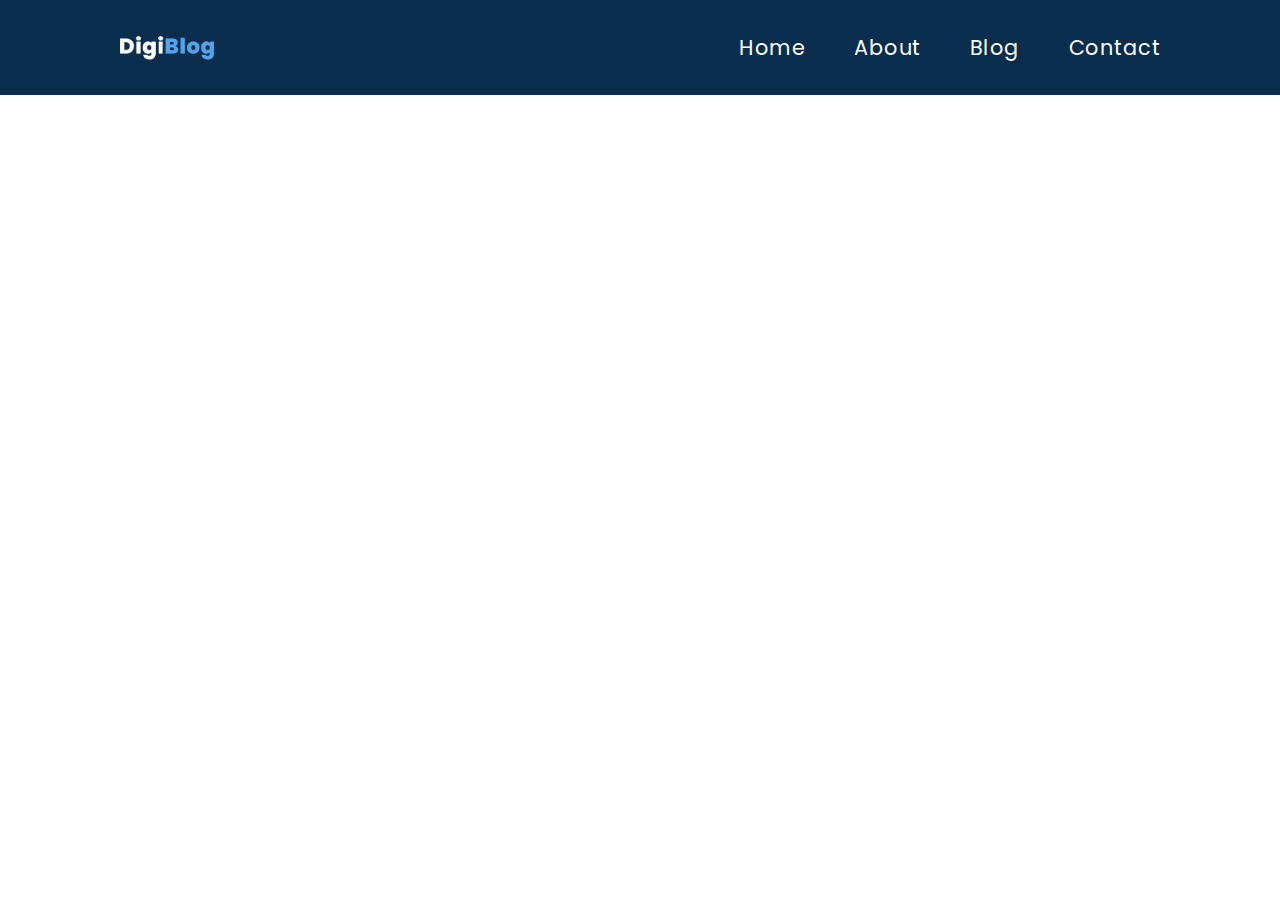
==== index.html @ bc8ccb88 "nav" ====
<!DOCTYPE html>
<html lang="en">
  <head>
    <meta charset="UTF-8" />
    <meta name="viewport" content="width=device-width, initial-scale=1.0" />
    <meta
      name="description"
      content="DigiBlog: Unveiling the Techscape. A Blog about the Digital World's Latest News and Trends"
    />
    <title>DigiBlog | Home</title>
    <link rel="stylesheet" href="css/style.css" />
    <link rel="icon" href="img/DigiBlog_icon.png" />
    <!--Fonts-->
    <link rel="preconnect" href="https://fonts.googleapis.com" />
    <link rel="preconnect" href="https://fonts.gstatic.com" crossorigin />
    <link
      href="https://fonts.googleapis.com/css2?family=Poppins:ital,wght@0,100;0,200;0,300;0,400;0,500;0,600;0,700;0,800;0,900;1,100;1,200;1,300;1,400;1,500;1,600;1,700;1,800;1,900&display=swap"
      rel="stylesheet"
    />
    <!--Icons-->
    <link href='https://unpkg.com/boxicons@2.1.4/css/boxicons.min.css' rel='stylesheet'>
  </head>
  <body>
    <header class="header">
      <img class="logo" src="img/DigiBlog_logo.png" alt="DigiBlog logo" />
      <label for="" class="icons">
        <i class="bx bx-menu"></i>
      </label>
      <nav class="navbar">
        <a href=#"">Home</a>
        <a href=#"">About</a>
        <a href="#">Blog</a>
        <a href="#">Contact</a>
      </nav>
    </header>
    <main class="homepage-main">
      <!--<div class="home-hero">
        <div class="home-hero-text-container">
          <h1>DigiBlog: Unveiling the Techscape</h1>
          <p>A Blog about the Digital World's Latest News and Trends</p>
        </div>
        <img src="img/hero_homepage.jpg" alt="hero homepage" />
      </div>
      <h2>Recent <span>Posts</span></h2>

      <section>
        <img src="" alt="" />
        <h3>Will the Smartglasses Replace Smartphones in the Future?</h3>
        <h4>October 23, 2023</h4>
        <p>
          Lorem ipsum dolor sit amet, consectetur adipiscing elit. Fusce finibus
          posuere leo, ut vestibulum arcu maximus eu. In nec congue sapien.
          Nullam dapibus sit amet ligula in laoreet
        </p>
      </section>-->
    </main>

    <footer></footer>
    <script src="js/script.js"></script>
  </body>
</html>
---- css/style.css ----
* {
  margin: 0;
  padding: 0;
  box-sizing: border-box;
}
body {
  background-color: #ffffff;
  font-family: "Poppins", sans-serif;
}

/*Navbar*/

.logo {
  height: 24px;
  padding-left: 120px;
  cursor: pointer;
  text-decoration: none;
}

.header {
  position: fixed;
  top: 0;
  left: 0;
  width: 100%;
  height: 95px;
  background: #092d4d;
  display: flex;
  align-items: center;
  justify-content: space-between;
}
.navbar {
  padding-right: 120px;
}
.navbar a {
  margin-left: 45px;
  color: #ffffff;
  text-decoration: none;
  font-family: poppins;
  font-size: 1.3rem;
  font-style: normal;
  font-weight: 400;
  letter-spacing: 0.5px;
  transition: 0.5s;
}
.navbar a:hover {
  margin-left: 45px;
  color: #53a4ec;
  text-decoration: underline;
  text-underline-offset: 8px;
  transition: 300ms;
}
.icons {
  font-size: 2.8rem;
  color: #ffffff;
  display: none;
}
/*Responsivness*/
@media (max-width: 850px) {
  .icons {
    display: block;
  }
}
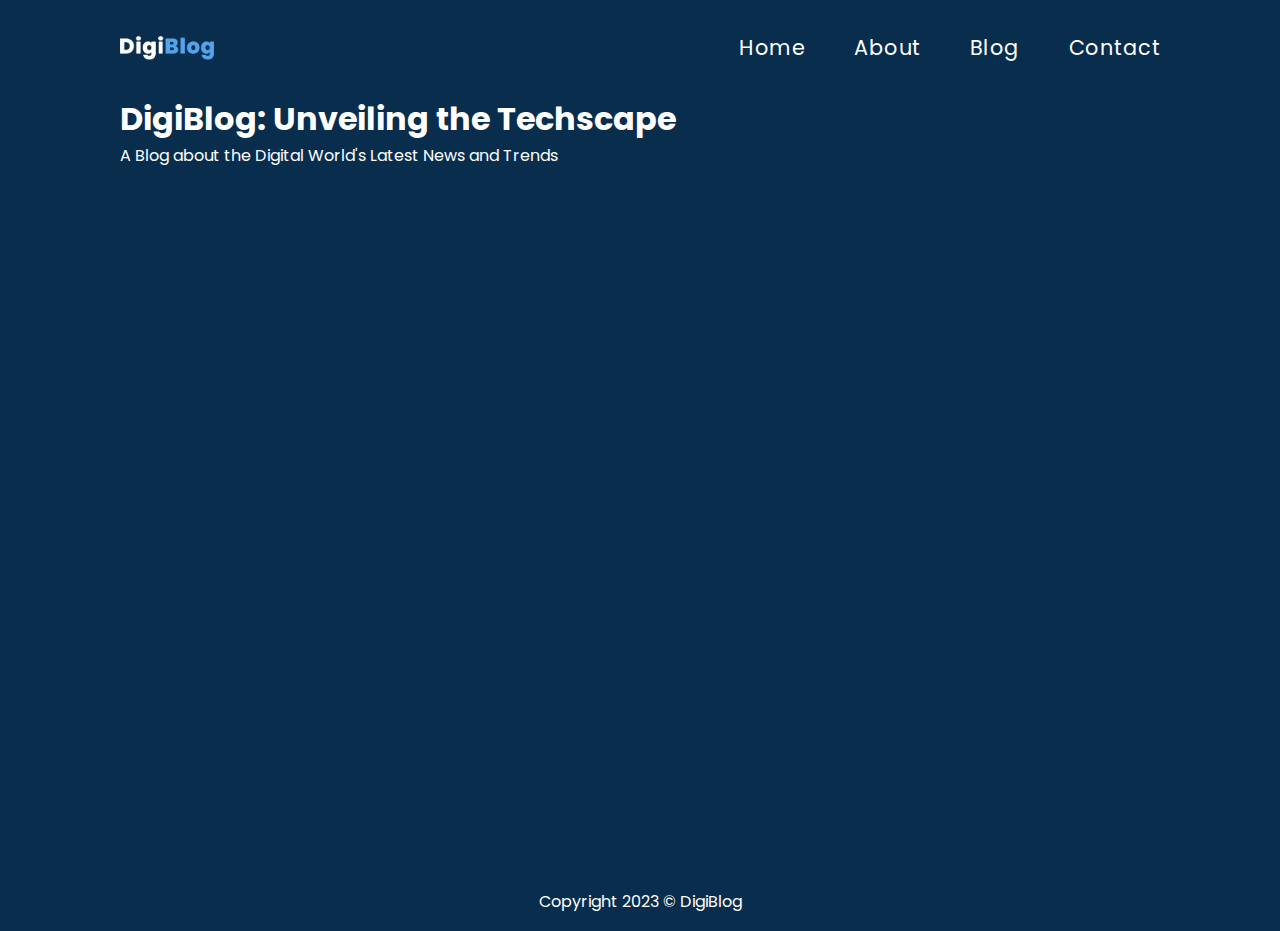
==== commit e093ae46: "changed styling" ====
--- a/index.html
+++ b/index.html
@@ -18,44 +18,40 @@
       rel="stylesheet"
     />
     <!--Icons-->
-    <link href='https://unpkg.com/boxicons@2.1.4/css/boxicons.min.css' rel='stylesheet'>
+    <link
+      href="https://unpkg.com/boxicons@2.1.4/css/boxicons.min.css"
+      rel="stylesheet"
+    />
   </head>
   <body>
     <header class="header">
       <img class="logo" src="img/DigiBlog_logo.png" alt="DigiBlog logo" />
-      <label for="" class="icons">
-        <i class="bx bx-menu"></i>
+      <input type="checkbox" id="check" />
+      <label for="check" class="icons">
+        <i class="bx bx-menu" id="menuIcon"></i>
+        <i class="bx bx-x" id="closeIcon"></i>
       </label>
       <nav class="navbar">
-        <a href=#"">Home</a>
-        <a href=#"">About</a>
-        <a href="#">Blog</a>
-        <a href="#">Contact</a>
+        <a href="index.html">Home</a>
+        <a href="about.html">About</a>
+        <a href="blogs.html">Blog</a>
+        <a href="contact.html">Contact</a>
       </nav>
     </header>
     <main class="homepage-main">
-      <!--<div class="home-hero">
-        <div class="home-hero-text-container">
-          <h1>DigiBlog: Unveiling the Techscape</h1>
-          <p>A Blog about the Digital World's Latest News and Trends</p>
+      <section class="home-hero-section">
+        <div class="home-hero-elements">
+          <div class="home-hero-text">
+            <h1>DigiBlog: Unveiling the Techscape</h1>
+            <p>A Blog about the Digital World's Latest News and Trends</p>
+          </div>
         </div>
-        <img src="img/hero_homepage.jpg" alt="hero homepage" />
-      </div>
-      <h2>Recent <span>Posts</span></h2>
-
-      <section>
-        <img src="" alt="" />
-        <h3>Will the Smartglasses Replace Smartphones in the Future?</h3>
-        <h4>October 23, 2023</h4>
-        <p>
-          Lorem ipsum dolor sit amet, consectetur adipiscing elit. Fusce finibus
-          posuere leo, ut vestibulum arcu maximus eu. In nec congue sapien.
-          Nullam dapibus sit amet ligula in laoreet
-        </p>
-      </section>-->
+      </section>
     </main>
 
-    <footer></footer>
+    <footer>
+      <p class="footer-txt">Copyright 2023 © DigiBlog</p>
+    </footer>
     <script src="js/script.js"></script>
   </body>
 </html>
--- a/css/style.css
+++ b/css/style.css
@@ -2,8 +2,11 @@
   margin: 0;
   padding: 0;
   box-sizing: border-box;
+  transition: 100ms ease;
 }
 body {
+  max-width: 100vw;
+  min-height: 100vh;
   background-color: #ffffff;
   font-family: "Poppins", sans-serif;
 }
@@ -15,18 +18,20 @@
   padding-left: 120px;
   cursor: pointer;
   text-decoration: none;
+  user-select: none;
 }
 
 .header {
-  position: fixed;
+  position: relative;
   top: 0;
   left: 0;
   width: 100%;
-  height: 95px;
+  height: 5.938rem;
   background: #092d4d;
   display: flex;
   align-items: center;
   justify-content: space-between;
+  margin-bottom: 0px;
 }
 .navbar {
   padding-right: 120px;
@@ -43,20 +48,101 @@
   transition: 0.5s;
 }
 .navbar a:hover {
-  margin-left: 45px;
   color: #53a4ec;
   text-decoration: underline;
-  text-underline-offset: 8px;
-  transition: 300ms;
+  text-underline-offset: 0.5rem;
+  transition: 200ms;
+}
+#check {
+  display: none;
 }
 .icons {
+  position: absolute;
+  right: 5%;
   font-size: 2.8rem;
   color: #ffffff;
   display: none;
 }
 /*Responsivness*/
-@media (max-width: 850px) {
+@media (max-width: 792px) {
+  .logo {
+    padding-left: 5%;
+    text-decoration: none;
+  }
   .icons {
+    display: inline-flex;
+  }
+  #check:checked ~ .icons #menuIcon {
+    display: none;
+  }
+
+  .icons #closeIcon {
+    display: none;
+  }
+
+  #check:checked ~ .icons #closeIcon {
     display: block;
   }
+
+  .navbar {
+    padding-right: 0;
+    position: absolute;
+    top: 100%;
+    left: 0;
+    width: 100%;
+    height: 0;
+    overflow: hidden;
+    background-color: #092d4d;
+  }
+
+  #check:checked ~ .navbar {
+    height: 17.7rem;
+    transition: 200ms ease;
+  }
+
+  .navbar a {
+    margin-left: 0;
+    display: block;
+    text-align: center;
+    margin: 1.5rem 0;
+    transition: none;
+  }
+  .navbar a:hover {
+    transition: none;
+  }
 }
+
+/* Footer*/
+
+footer {
+  background-color: #092d4d;
+  color: #ffffff;
+  position: sticky;
+  top: 100%;
+  height: 60px;
+
+  display: flex;
+  justify-content: center;
+  align-items: center;
+}
+.footer-txt {
+  line-height: normal;
+  text-align: center;
+  font-family: Poppins;
+  font-size: 1rem;
+  font-style: normal;
+  font-weight: 400;
+  user-select: none;
+  cursor: pointer;
+}
+
+/*Home Page hero*/
+.home-hero-section {
+  color: #ffffff;
+  background-color: #092d4d;
+  height: 776px;
+}
+.home-hero-elements {
+  padding-left: 120px;
+  padding-right: 120px;
+}
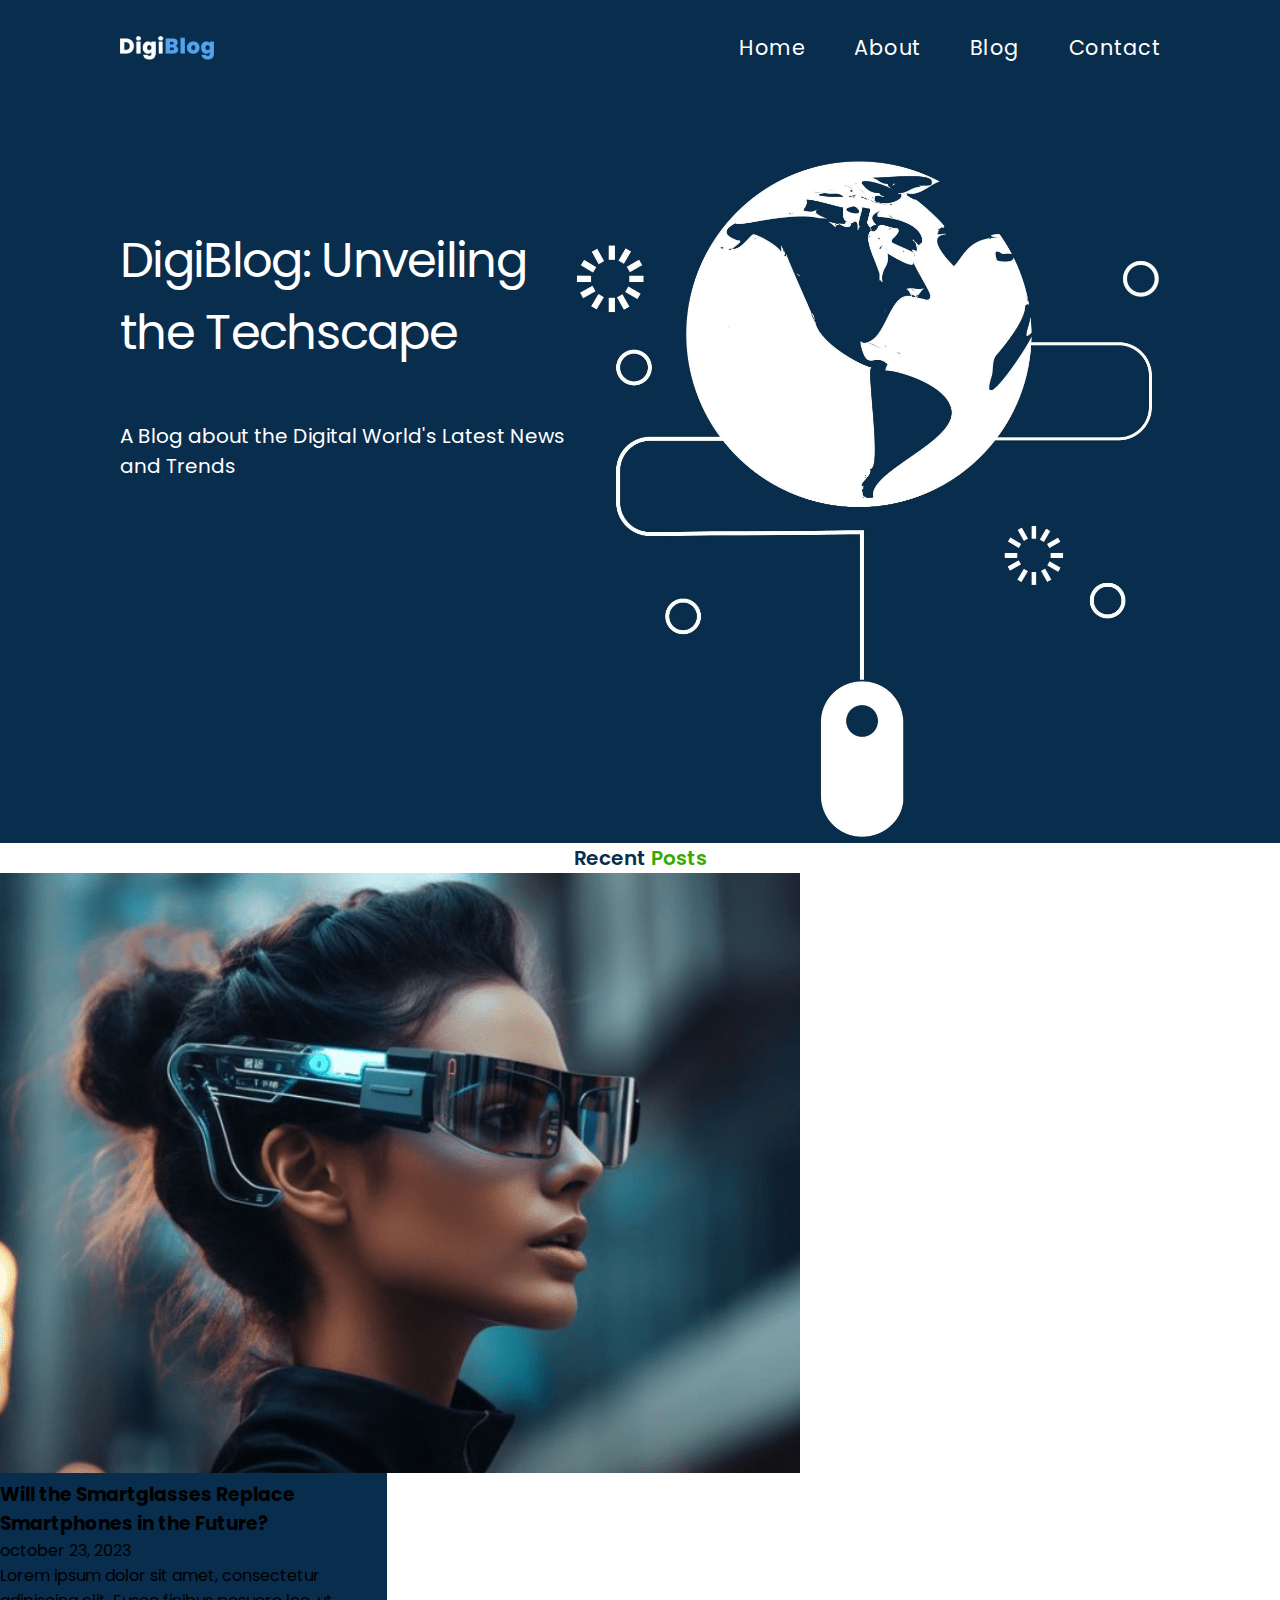
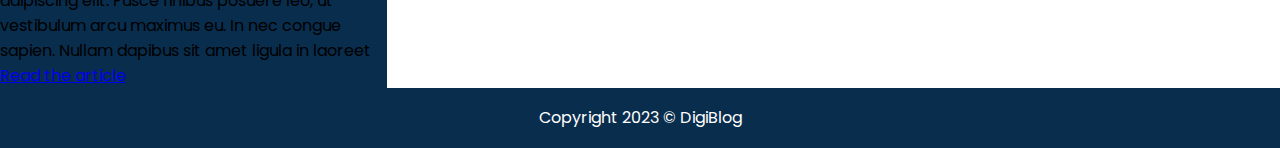
==== commit d818c71c: "html, css" ====
--- a/index.html
+++ b/index.html
@@ -45,6 +45,24 @@
             <h1>DigiBlog: Unveiling the Techscape</h1>
             <p>A Blog about the Digital World's Latest News and Trends</p>
           </div>
+          <img src="img/hero_homepage.jpg" alt="globe, computer mouse" />
+        </div>
+      </section>
+      <section class="home-recent-section">
+        <h2>Recent <span>Posts</span></h2>
+        <div class="home-recent-article-card">
+          <img
+            src="img/blogImages/women_smartglasses.png"
+            alt="women with smartglasses"
+          />
+          <h3>Will the Smartglasses Replace Smartphones in the Future?</h3>
+          <p>october 23, 2023</p>
+          <p>
+            Lorem ipsum dolor sit amet, consectetur adipiscing elit. Fusce
+            finibus posuere leo, ut vestibulum arcu maximus eu. In nec congue
+            sapien. Nullam dapibus sit amet ligula in laoreet
+          </p>
+          <a href="post.html">Read the article</a>
         </div>
       </section>
     </main>
--- a/css/style.css
+++ b/css/style.css
@@ -3,6 +3,9 @@
   padding: 0;
   box-sizing: border-box;
   transition: 100ms ease;
+}
+html {
+  scroll-behavior: smooth;
 }
 body {
   max-width: 100vw;
@@ -140,9 +143,58 @@
 .home-hero-section {
   color: #ffffff;
   background-color: #092d4d;
-  height: 776px;
+  height: fit-content;
 }
 .home-hero-elements {
   padding-left: 120px;
   padding-right: 120px;
-}
+  display: flex;
+  justify-content: space-between;
+}
+.home-hero-elements img {
+  width: 584px;
+  padding-top: 64px;
+  user-select: none;
+  cursor: pointer;
+}
+
+.home-hero-text {
+  width: 584px;
+}
+.home-hero-text h1 {
+  font-size: 3rem;
+  font-style: normal;
+  font-weight: 400;
+  line-height: normal;
+  letter-spacing: -1.68px;
+
+  padding-top: 130px;
+}
+.home-hero-text p {
+  font-size: 1.25rem;
+  font-style: normal;
+  font-weight: 400;
+  line-height: normal;
+
+  padding-top: 52px;
+}
+
+/*Home Recent Section*/
+
+.home-recent-section h2 {
+  color: #092d4d;
+  text-align: center;
+  font-size: 1.25rem;
+  font-style: normal;
+  font-weight: 600;
+  line-height: normal;
+}
+.home-recent-section h2 span {
+  color: #36aa00;
+}
+
+.home-recent-article-card {
+  background-color: #092d4d;
+  width: 387px;
+  height: fit-content;
+}
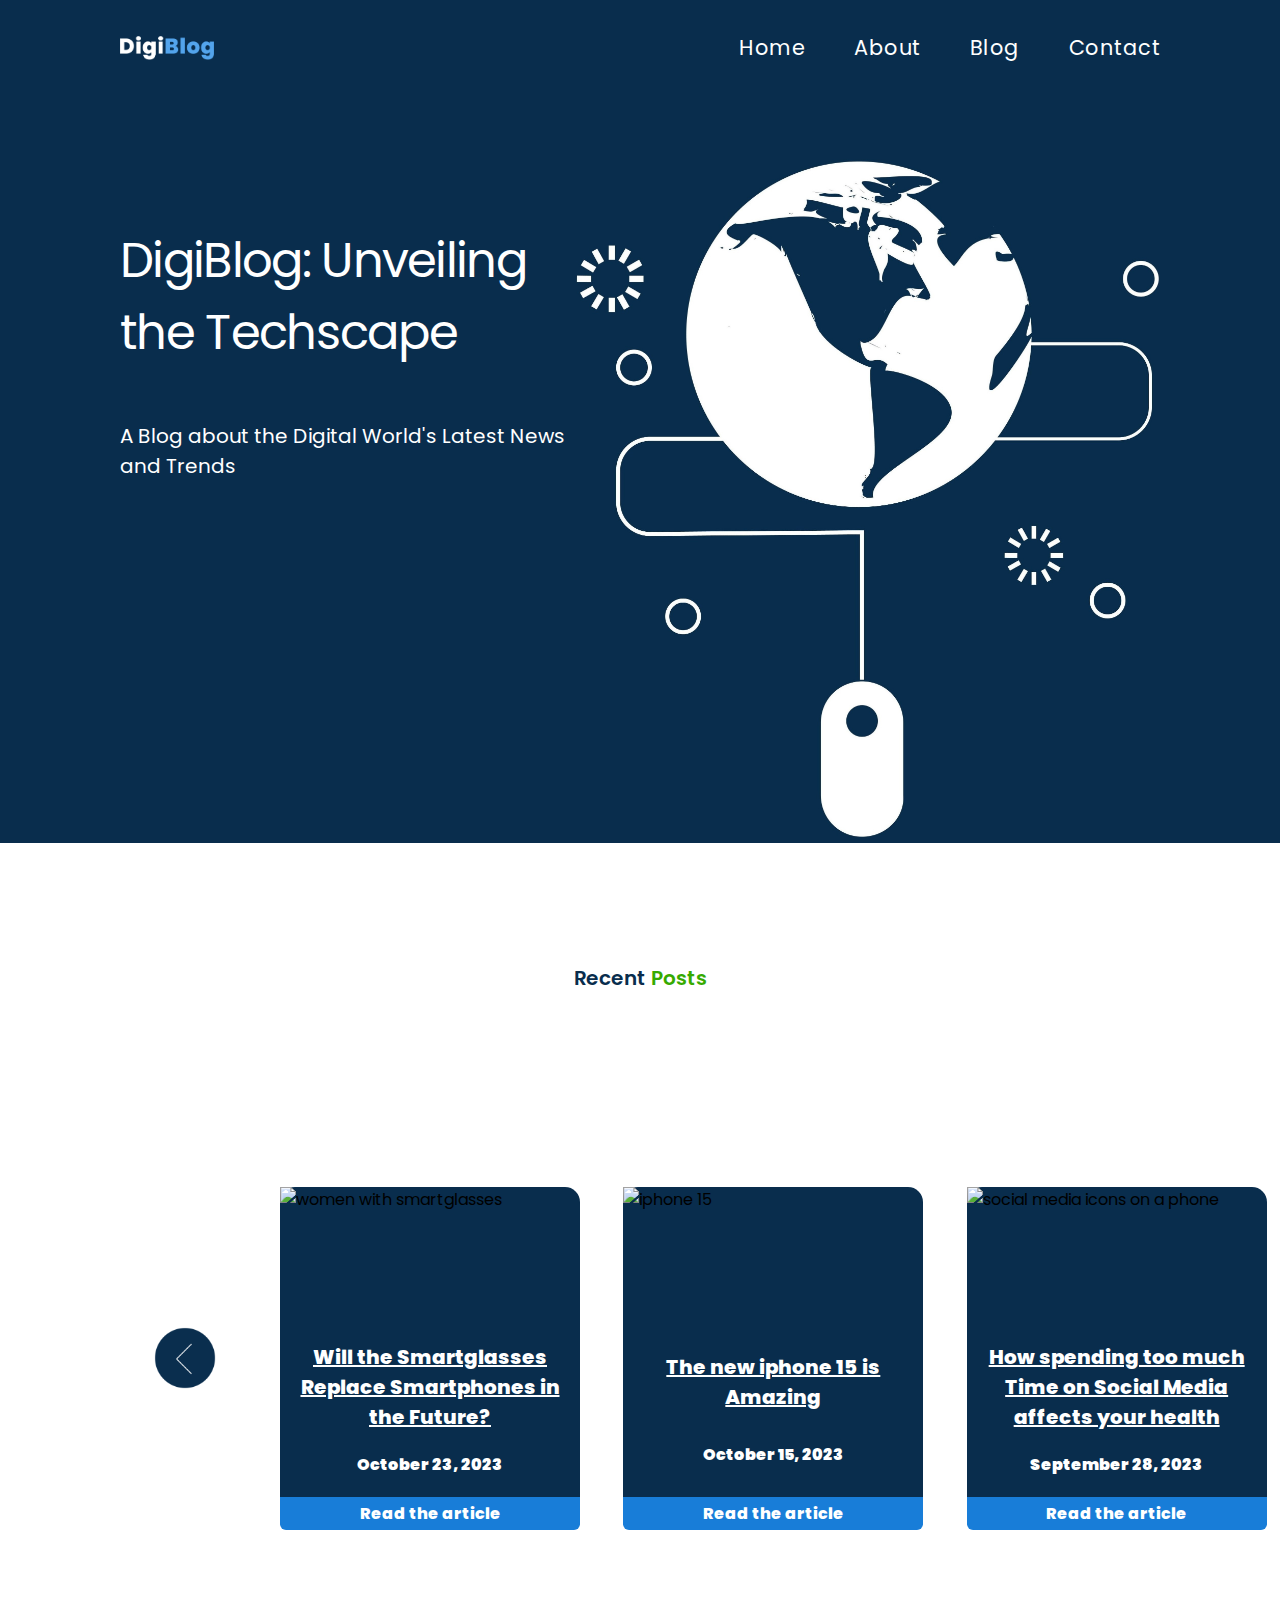
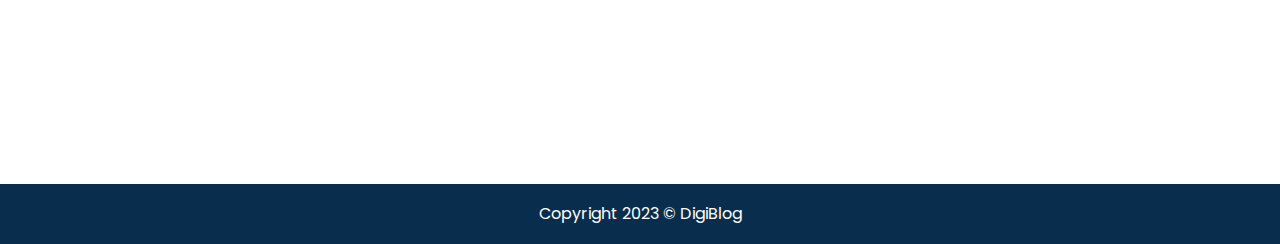
==== commit 0c62017d: "scroll" ====
--- a/index.html
+++ b/index.html
@@ -38,6 +38,7 @@
         <a href="contact.html">Contact</a>
       </nav>
     </header>
+
     <main class="homepage-main">
       <section class="home-hero-section">
         <div class="home-hero-elements">
@@ -48,28 +49,259 @@
           <img src="img/hero_homepage.jpg" alt="globe, computer mouse" />
         </div>
       </section>
+
       <section class="home-recent-section">
         <h2>Recent <span>Posts</span></h2>
-        <div class="home-recent-article-card">
+
+        <div class="home-recent-container-wrapper">
+          <img class="back-btn" src="img/backbtn.png" alt="back button" />
+          <div class="home-recent-container">
+            <div class="home-recent-content">
+              <!--Slide Content-->
+              <div class="home-recent-article-card">
+                <img
+                  src="img/women_smartglasses.png"
+                  alt="women with smartglasses"
+                />
+                <h3>
+                  Will the Smartglasses Replace Smartphones in the Future?
+                </h3>
+                <p class="home-recent-article-date-p">October 23, 2023</p>
+                <div class="recent-article-btn">
+                  <a href="post.html">Read the article</a>
+                </div>
+              </div>
+              <div class="home-recent-article-card">
+                <img src="img/theiphone.jpg" alt="iphone 15" />
+                <h3>The new iphone 15 is Amazing</h3>
+                <p class="home-recent-article-date-p">October 15, 2023</p>
+                <div class="recent-article-btn">
+                  <a href="post.html">Read the article</a>
+                </div>
+              </div>
+              <div class="home-recent-article-card">
+                <img
+                  src="img/socialmedia.jpg"
+                  alt="social media icons on a phone"
+                />
+                <h3>
+                  How spending too much Time on Social Media affects your health
+                </h3>
+                <p class="home-recent-article-date-p">September 28, 2023</p>
+                <div class="recent-article-btn">
+                  <a href="post.html">Read the article</a>
+                </div>
+              </div>
+            </div>
+
+            <div class="home-recent-content">
+              <div class="home-recent-article-card">
+                <img
+                  src="img/mobilepay.jpg"
+                  alt="paying with phone on a terminal"
+                />
+                <h3>
+                  Mobile Payments 101: A Beginner's Guide to Digital Wallets
+                </h3>
+                <p class="home-recent-article-date-p">September 24, 2023</p>
+                <div class="recent-article-btn">
+                  <a href="post.html">Read the article</a>
+                </div>
+              </div>
+              <div class="home-recent-article-card">
+                <img
+                  src="img/computer_processor.jpg"
+                  alt="paying with phone on a terminal"
+                />
+                <h3>
+                  Choosing the Right Processor: A Buyer's Guide for Tech
+                  Enthusiasts
+                </h3>
+                <p class="home-recent-article-date-p">September 20, 2023</p>
+                <div class="recent-article-btn">
+                  <a href="post.html">Read the article</a>
+                </div>
+              </div>
+              <div class="home-recent-article-card">
+                <img
+                  src="img/must_have_tech.jpg"
+                  alt="paying with phone on a terminal"
+                />
+                <h3>
+                  Simplify Your Life: The Essential Gadgets and Technologies
+                </h3>
+                <p class="home-recent-article-date-p">September 15, 2023</p>
+                <div class="recent-article-btn">
+                  <a href="post.html">Read the article</a>
+                </div>
+              </div>
+            </div>
+          </div>
           <img
-            src="img/blogImages/women_smartglasses.png"
-            alt="women with smartglasses"
+            class="forward-btn"
+            src="img/forwardbtn.png"
+            alt="forward button"
           />
+        </div>
+        <script>
+          const scrollContainer = document.querySelector(
+            ".home-recent-container"
+          );
+          const backBtn = document.querySelector(".back-btn");
+          const forwardBtn = document.querySelector(".forward-btn");
+
+          scrollContainer.addEventListener("wheel", (e) => {
+            e.preventDefault();
+            scrollContainer.scrollLeft += e.deltaY;
+          });
+
+          forwardBtn.addEventListener("click", () => {
+            scrollContainer.style.scrollBehavior = "smooth";
+            scrollContainer.scrollLeft += 1100;
+          });
+          backBtn.addEventListener("click", () => {
+            scrollContainer.style.scrollBehavior = "smooth";
+            scrollContainer.scrollLeft -= 1100;
+          });
+        </script>
+        <!--
+        <div class="home-recent-container">
+          <div class="home-recent-content">
+            <div class="home-recent-article-card">
+              <img
+                src="img/women_smartglasses.png"
+                alt="women with smartglasses"
+              />
+              <h3>Will the Smartglasses Replace Smartphones in the Future?</h3>
+              <p class="home-recent-article-date-p">October 23, 2023</p>
+              <div class="recent-article-btn">
+                <a href="post.html">Read the article</a>
+              </div>
+            </div>
+            <div class="home-recent-article-card">
+              <img src="img/theiphone.jpg" alt="iphone 15" />
+              <h3>The new iphone 15 is Amazing</h3>
+              <p class="home-recent-article-date-p">October 15, 2023</p>
+              <div class="recent-article-btn">
+                <a href="post.html">Read the article</a>
+              </div>
+            </div>
+            <div class="home-recent-article-card">
+              <img
+                src="img/socialmedia.jpg"
+                alt="social media icons on a phone"
+              />
+              <h3>
+                How spending too much Time on Social Media affects your health
+              </h3>
+              <p class="home-recent-article-date-p">September 28, 2023</p>
+              <div class="recent-article-btn">
+                <a href="post.html">Read the article</a>
+              </div>
+            </div>
+          </div>
+
+          <div class="home-recent-content">
+            <div class="home-recent-article-card">
+              <img
+                src="img/mobilepay.jpg"
+                alt="paying with phone on a terminal"
+              />
+              <h3>
+                Mobile Payments 101: A Beginner's Guide to Digital Wallets
+              </h3>
+              <p class="home-recent-article-date-p">September 24, 2023</p>
+              <div class="recent-article-btn">
+                <a href="post.html">Read the article</a>
+              </div>
+            </div>
+            <div class="home-recent-article-card">
+              <img
+                src="img/computer_processor.jpg"
+                alt="paying with phone on a terminal"
+              />
+              <h3>
+                Choosing the Right Processor: A Buyer's Guide for Tech
+                Enthusiasts
+              </h3>
+              <p class="home-recent-article-date-p">September 20, 2023</p>
+              <div class="recent-article-btn">
+                <a href="post.html">Read the article</a>
+              </div>
+            </div>
+            <div class="home-recent-article-card">
+              <img
+                src="img/must_have_tech.jpg"
+                alt="paying with phone on a terminal"
+              />
+              <h3>
+                Simplify Your Life: The Essential Gadgets and Technologies
+              </h3>
+              <p class="home-recent-article-date-p">September 15, 2023</p>
+              <div class="recent-article-btn">
+                <a href="post.html">Read the article</a>
+              </div>
+            </div>
+          </div>
+        </div>-->
+
+        <!--Slide Content
+        <div class="home-recent-article-card">
+          <img src="img/women_smartglasses.png" alt="women with smartglasses" />
           <h3>Will the Smartglasses Replace Smartphones in the Future?</h3>
-          <p>october 23, 2023</p>
-          <p>
-            Lorem ipsum dolor sit amet, consectetur adipiscing elit. Fusce
-            finibus posuere leo, ut vestibulum arcu maximus eu. In nec congue
-            sapien. Nullam dapibus sit amet ligula in laoreet
-          </p>
-          <a href="post.html">Read the article</a>
-        </div>
+          <p class="home-recent-article-date-p">October 23, 2023</p>
+          <a href="post.html">Read the article</a>
+        </div>
+        <div class="home-recent-article-card">
+          <img src="img/theiphone.jpg" alt="iphone 15" />
+          <h3>The new iphone 15 is Amazing</h3>
+          <p class="home-recent-article-date-p">October 15, 2023</p>
+          <a href="post.html">Read the article</a>
+        </div>
+        <div class="home-recent-article-card">
+          <img src="img/socialmedia.jpg" alt="social media icons on a phone" />
+          <h3>
+            How spending too much Time on Social Media affects your health
+          </h3>
+          <p class="home-recent-article-date-p">September 28, 2023</p>
+
+          <a href="post.html">Read the article</a>
+        </div>
+        <div class="home-recent-article-card">
+          <img src="img/mobilepay.jpg" alt="paying with phone on a terminal" />
+          <h3>Mobile Payments 101: A Beginner's Guide to Digital Wallets</h3>
+          <p class="home-recent-article-date-p">September 24, 2023</p>
+
+          <a href="post.html">Read the article</a>
+        </div>
+        <div class="home-recent-article-card">
+          <img
+            src="img/computer_processor.jpg"
+            alt="paying with phone on a terminal"
+          />
+          <h3>
+            Choosing the Right Processor: A Buyer's Guide for Tech Enthusiasts
+          </h3>
+          <p class="home-recent-article-date-p">September 20, 2023</p>
+
+          <a href="post.html">Read the article</a>
+        </div>
+        <div class="home-recent-article-card">
+          <img
+            src="img/must_have_tech.jpg"
+            alt="paying with phone on a terminal"
+          />
+          <h3>Simplify Your Life: The Essential Gadgets and Technologies</h3>
+          <p class="home-recent-article-date-p">September 15, 2023</p>
+
+          <a href="post.html">Read the article</a>
+        </div>-->
       </section>
     </main>
 
     <footer>
       <p class="footer-txt">Copyright 2023 © DigiBlog</p>
     </footer>
-    <script src="js/script.js"></script>
+    <script src="js/index.js"></script>
   </body>
 </html>
--- a/css/style.css
+++ b/css/style.css
@@ -178,9 +178,64 @@
 
   padding-top: 52px;
 }
-
+@media (max-width: 1070px) {
+  .home-hero-elements {
+    display: flex;
+    flex-direction: column;
+    align-items: center;
+    justify-content: space-between;
+  }
+}
+@media (max-width: 792px) {
+  .home-hero-elements {
+    padding-left: 0px;
+    padding-right: 0px;
+  }
+}
+@media (max-width: 660px) {
+  .home-hero-text {
+    width: 500px;
+  }
+  .home-hero-elements img {
+    width: 284px;
+    padding-top: 30px;
+    margin-bottom: 30px;
+  }
+}
+@media (max-width: 520px) {
+  .home-hero-text {
+    width: 400px;
+  }
+  .home-hero-elements img {
+    width: 184px;
+  }
+}
+@media (max-width: 440px) {
+  .home-hero-text {
+    width: 200px;
+  }
+  .home-hero-elements img {
+    width: 184px;
+  }
+}
+@media (max-width: 300px) {
+  .home-hero-text h1 {
+    font-size: 1.4rem;
+  }
+  .home-hero-text {
+    width: 100px;
+  }
+  .home-hero-elements img {
+    width: 100px;
+  }
+}
 /*Home Recent Section*/
-
+.home-recent-section {
+  margin: 120px;
+  display: flex;
+  flex-direction: column;
+  align-items: center;
+}
 .home-recent-section h2 {
   color: #092d4d;
   text-align: center;
@@ -188,13 +243,117 @@
   font-style: normal;
   font-weight: 600;
   line-height: normal;
+  padding-bottom: 60px;
 }
 .home-recent-section h2 span {
   color: #36aa00;
 }
 
 .home-recent-article-card {
+  display: flex;
+  flex-direction: column;
+  justify-content: space-between;
+  align-items: center;
   background-color: #092d4d;
-  width: 387px;
-  height: fit-content;
-}
+  width: 300px;
+  margin: 20px;
+  border-radius: 15px;
+}
+
+.home-recent-article-card img {
+  width: 300px;
+  height: 150px;
+  object-fit: cover;
+}
+
+.home-recent-article-card h3 {
+  margin-top: 5px;
+  margin-left: 3px;
+  margin-right: 3px;
+  color: #ffffff;
+
+  font-size: 1.25rem;
+  font-style: normal;
+  font-weight: 800;
+  line-height: normal;
+  text-decoration-line: underline;
+  text-align: center;
+}
+.home-recent-article-date-p {
+  margin-top: 20px;
+  margin-left: 3px;
+  margin-right: 3px;
+  margin-bottom: 20px;
+  color: #ffffff;
+
+  font-size: 1rem;
+  font-style: normal;
+  font-weight: 900;
+  line-height: normal;
+  text-align: center;
+}
+.recent-article-btn {
+  cursor: pointer;
+  border-radius: 6px;
+  border-bottom-left-radius: 6px;
+  border-bottom-right-radius: 6px;
+  border-top-right-radius: 0px;
+  border-top-left-radius: 0px;
+  background-color: #187dd8;
+  padding-top: 4px;
+  padding-bottom: 4px;
+  margin: 0;
+  width: 100%;
+  display: flex;
+  justify-content: center;
+  align-items: center;
+}
+.recent-article-btn:hover {
+  background-color: #0088ff;
+  transition: 300ms ease;
+}
+
+.home-recent-article-card a {
+  user-select: none;
+  text-align: center;
+  text-decoration: none;
+  color: #ffffff;
+  font-family: Poppins;
+  font-size: 1rem;
+  font-style: normal;
+  font-weight: 800;
+  width: 100%;
+  margin: 0;
+}
+
+/*carousel*/
+.home-recent-container {
+  display: flex;
+  justify-content: flex-start;
+  width: 1050px;
+  overflow-x: scroll;
+}
+.home-recent-content {
+  width: 100%;
+  display: grid;
+  grid-template-columns: auto auto auto;
+  padding: 10px;
+  flex: none;
+}
+.home-recent-container::-webkit-scrollbar {
+  display: none;
+}
+
+.home-recent-container-wrapper {
+  display: flex;
+  align-items: center;
+  justify-content: center;
+  margin: 10% auto;
+}
+.back-btn,
+.forward-btn {
+  height: 90px;
+  margin: 20px;
+  user-select: none;
+  cursor: pointer;
+}
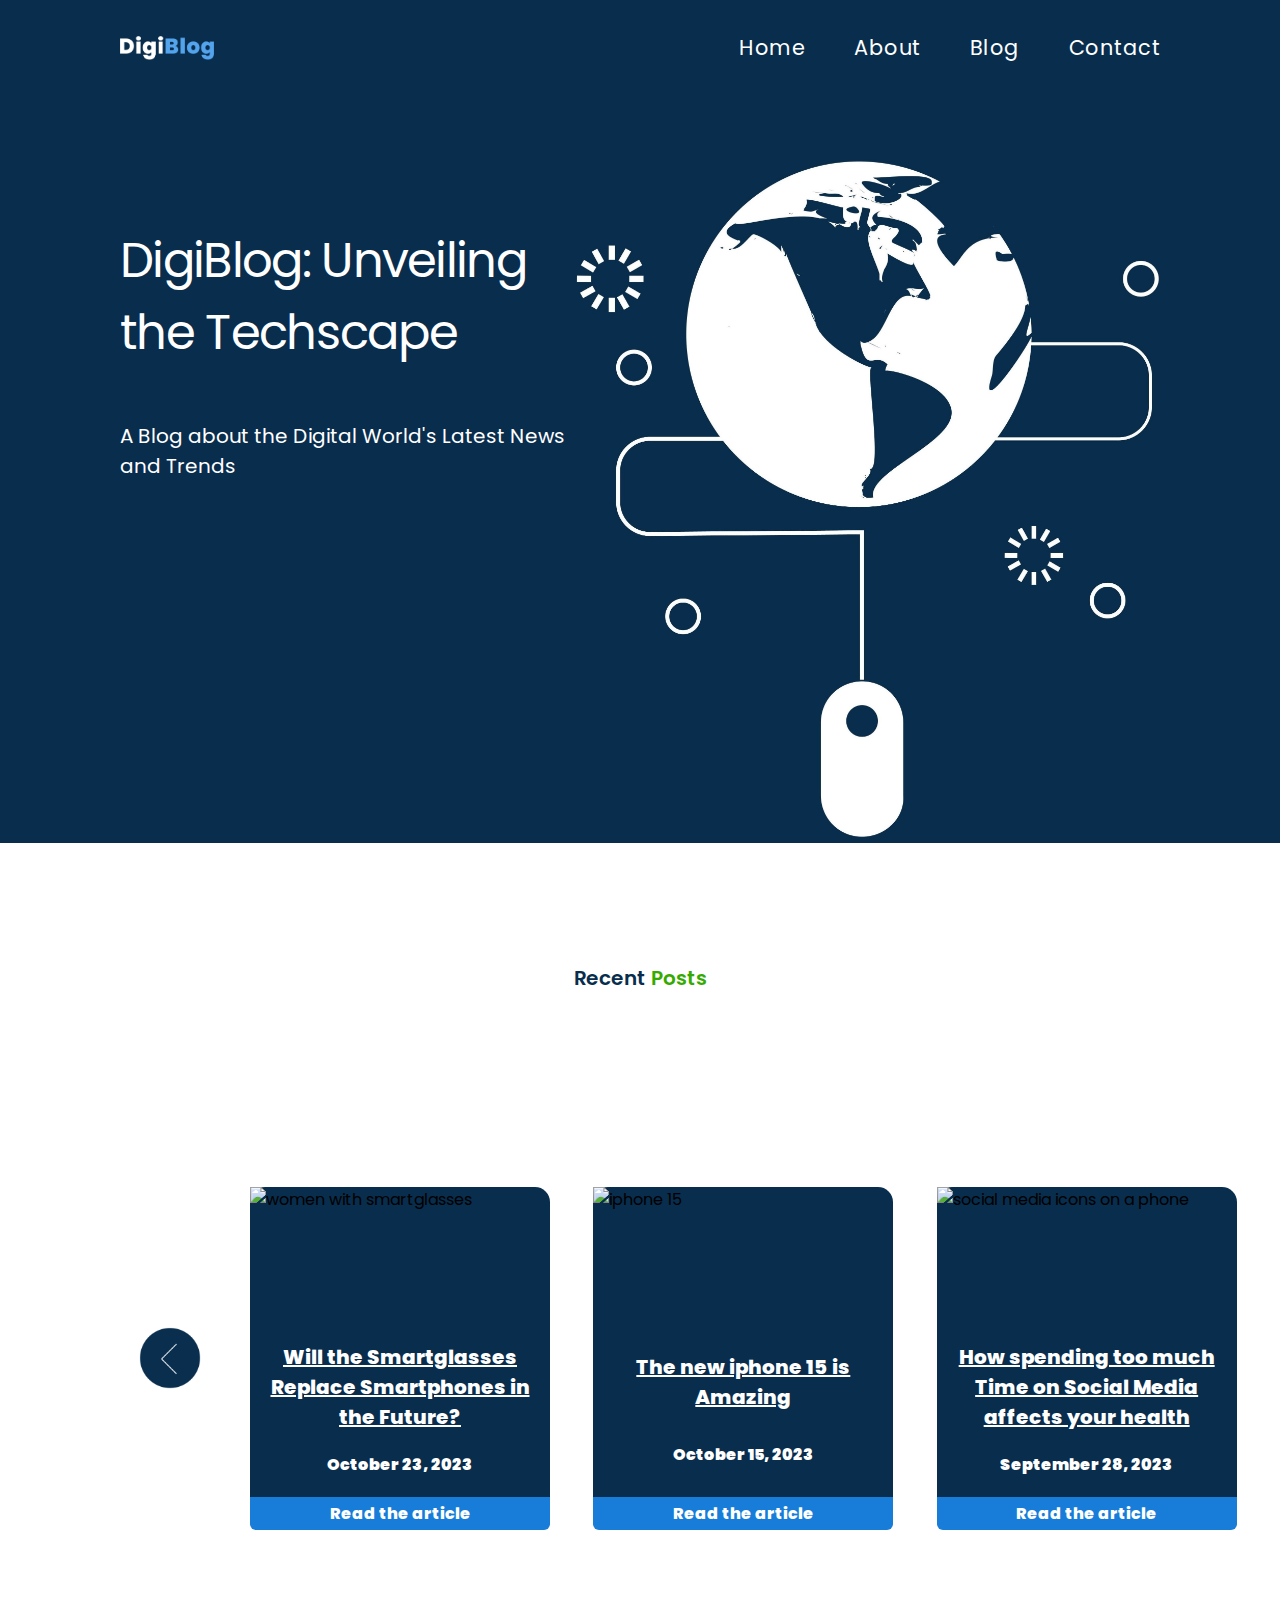
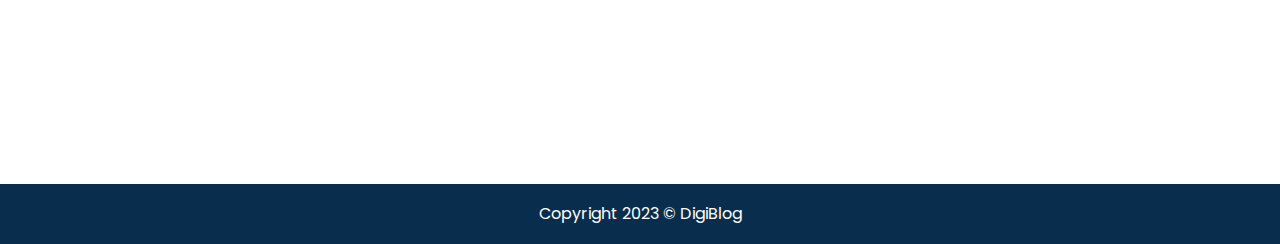
==== commit 916ea55c: "updated" ====
--- a/index.html
+++ b/index.html
@@ -143,159 +143,6 @@
             alt="forward button"
           />
         </div>
-        <script>
-          const scrollContainer = document.querySelector(
-            ".home-recent-container"
-          );
-          const backBtn = document.querySelector(".back-btn");
-          const forwardBtn = document.querySelector(".forward-btn");
-
-          scrollContainer.addEventListener("wheel", (e) => {
-            e.preventDefault();
-            scrollContainer.scrollLeft += e.deltaY;
-          });
-
-          forwardBtn.addEventListener("click", () => {
-            scrollContainer.style.scrollBehavior = "smooth";
-            scrollContainer.scrollLeft += 1100;
-          });
-          backBtn.addEventListener("click", () => {
-            scrollContainer.style.scrollBehavior = "smooth";
-            scrollContainer.scrollLeft -= 1100;
-          });
-        </script>
-        <!--
-        <div class="home-recent-container">
-          <div class="home-recent-content">
-            <div class="home-recent-article-card">
-              <img
-                src="img/women_smartglasses.png"
-                alt="women with smartglasses"
-              />
-              <h3>Will the Smartglasses Replace Smartphones in the Future?</h3>
-              <p class="home-recent-article-date-p">October 23, 2023</p>
-              <div class="recent-article-btn">
-                <a href="post.html">Read the article</a>
-              </div>
-            </div>
-            <div class="home-recent-article-card">
-              <img src="img/theiphone.jpg" alt="iphone 15" />
-              <h3>The new iphone 15 is Amazing</h3>
-              <p class="home-recent-article-date-p">October 15, 2023</p>
-              <div class="recent-article-btn">
-                <a href="post.html">Read the article</a>
-              </div>
-            </div>
-            <div class="home-recent-article-card">
-              <img
-                src="img/socialmedia.jpg"
-                alt="social media icons on a phone"
-              />
-              <h3>
-                How spending too much Time on Social Media affects your health
-              </h3>
-              <p class="home-recent-article-date-p">September 28, 2023</p>
-              <div class="recent-article-btn">
-                <a href="post.html">Read the article</a>
-              </div>
-            </div>
-          </div>
-
-          <div class="home-recent-content">
-            <div class="home-recent-article-card">
-              <img
-                src="img/mobilepay.jpg"
-                alt="paying with phone on a terminal"
-              />
-              <h3>
-                Mobile Payments 101: A Beginner's Guide to Digital Wallets
-              </h3>
-              <p class="home-recent-article-date-p">September 24, 2023</p>
-              <div class="recent-article-btn">
-                <a href="post.html">Read the article</a>
-              </div>
-            </div>
-            <div class="home-recent-article-card">
-              <img
-                src="img/computer_processor.jpg"
-                alt="paying with phone on a terminal"
-              />
-              <h3>
-                Choosing the Right Processor: A Buyer's Guide for Tech
-                Enthusiasts
-              </h3>
-              <p class="home-recent-article-date-p">September 20, 2023</p>
-              <div class="recent-article-btn">
-                <a href="post.html">Read the article</a>
-              </div>
-            </div>
-            <div class="home-recent-article-card">
-              <img
-                src="img/must_have_tech.jpg"
-                alt="paying with phone on a terminal"
-              />
-              <h3>
-                Simplify Your Life: The Essential Gadgets and Technologies
-              </h3>
-              <p class="home-recent-article-date-p">September 15, 2023</p>
-              <div class="recent-article-btn">
-                <a href="post.html">Read the article</a>
-              </div>
-            </div>
-          </div>
-        </div>-->
-
-        <!--Slide Content
-        <div class="home-recent-article-card">
-          <img src="img/women_smartglasses.png" alt="women with smartglasses" />
-          <h3>Will the Smartglasses Replace Smartphones in the Future?</h3>
-          <p class="home-recent-article-date-p">October 23, 2023</p>
-          <a href="post.html">Read the article</a>
-        </div>
-        <div class="home-recent-article-card">
-          <img src="img/theiphone.jpg" alt="iphone 15" />
-          <h3>The new iphone 15 is Amazing</h3>
-          <p class="home-recent-article-date-p">October 15, 2023</p>
-          <a href="post.html">Read the article</a>
-        </div>
-        <div class="home-recent-article-card">
-          <img src="img/socialmedia.jpg" alt="social media icons on a phone" />
-          <h3>
-            How spending too much Time on Social Media affects your health
-          </h3>
-          <p class="home-recent-article-date-p">September 28, 2023</p>
-
-          <a href="post.html">Read the article</a>
-        </div>
-        <div class="home-recent-article-card">
-          <img src="img/mobilepay.jpg" alt="paying with phone on a terminal" />
-          <h3>Mobile Payments 101: A Beginner's Guide to Digital Wallets</h3>
-          <p class="home-recent-article-date-p">September 24, 2023</p>
-
-          <a href="post.html">Read the article</a>
-        </div>
-        <div class="home-recent-article-card">
-          <img
-            src="img/computer_processor.jpg"
-            alt="paying with phone on a terminal"
-          />
-          <h3>
-            Choosing the Right Processor: A Buyer's Guide for Tech Enthusiasts
-          </h3>
-          <p class="home-recent-article-date-p">September 20, 2023</p>
-
-          <a href="post.html">Read the article</a>
-        </div>
-        <div class="home-recent-article-card">
-          <img
-            src="img/must_have_tech.jpg"
-            alt="paying with phone on a terminal"
-          />
-          <h3>Simplify Your Life: The Essential Gadgets and Technologies</h3>
-          <p class="home-recent-article-date-p">September 15, 2023</p>
-
-          <a href="post.html">Read the article</a>
-        </div>-->
       </section>
     </main>
 
--- a/css/style.css
+++ b/css/style.css
@@ -353,7 +353,7 @@
 .back-btn,
 .forward-btn {
   height: 90px;
-  margin: 20px;
-  user-select: none;
-  cursor: pointer;
-}
+  margin: 5px;
+  user-select: none;
+  cursor: pointer;
+}
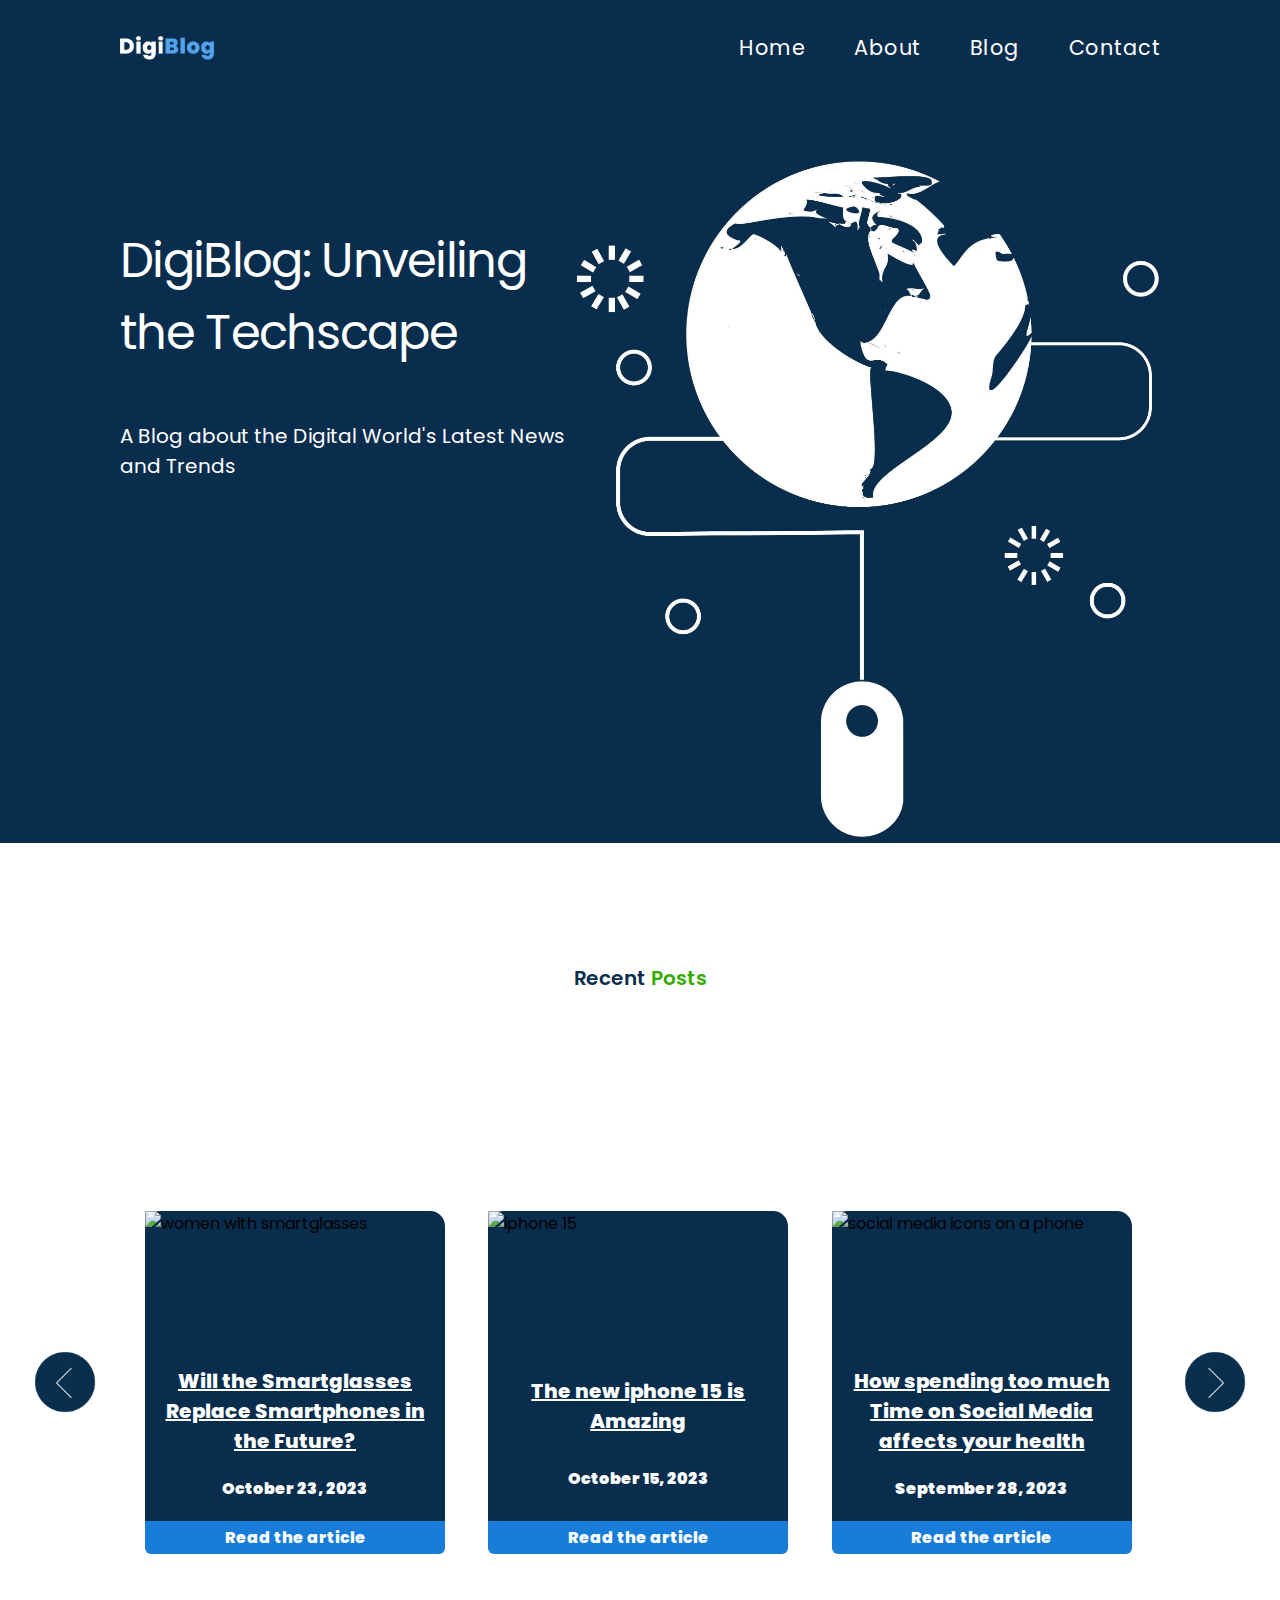
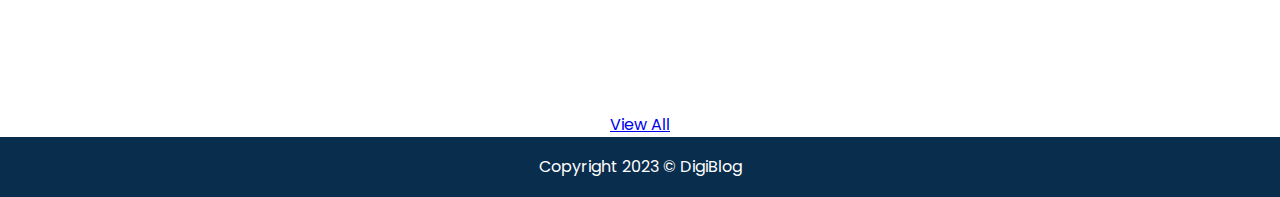
==== commit d107b5f5: "update" ====
--- a/index.html
+++ b/index.html
@@ -143,6 +143,8 @@
             alt="forward button"
           />
         </div>
+
+        <a class="view-all-btn" href="blogs.html">View All</a>
       </section>
     </main>
 
--- a/css/style.css
+++ b/css/style.css
@@ -231,7 +231,7 @@
 }
 /*Home Recent Section*/
 .home-recent-section {
-  margin: 120px;
+  margin-top: 120px;
   display: flex;
   flex-direction: column;
   align-items: center;
@@ -357,3 +357,6 @@
   user-select: none;
   cursor: pointer;
 }
+
+.vi @media (max-width: 1251px) {
+}
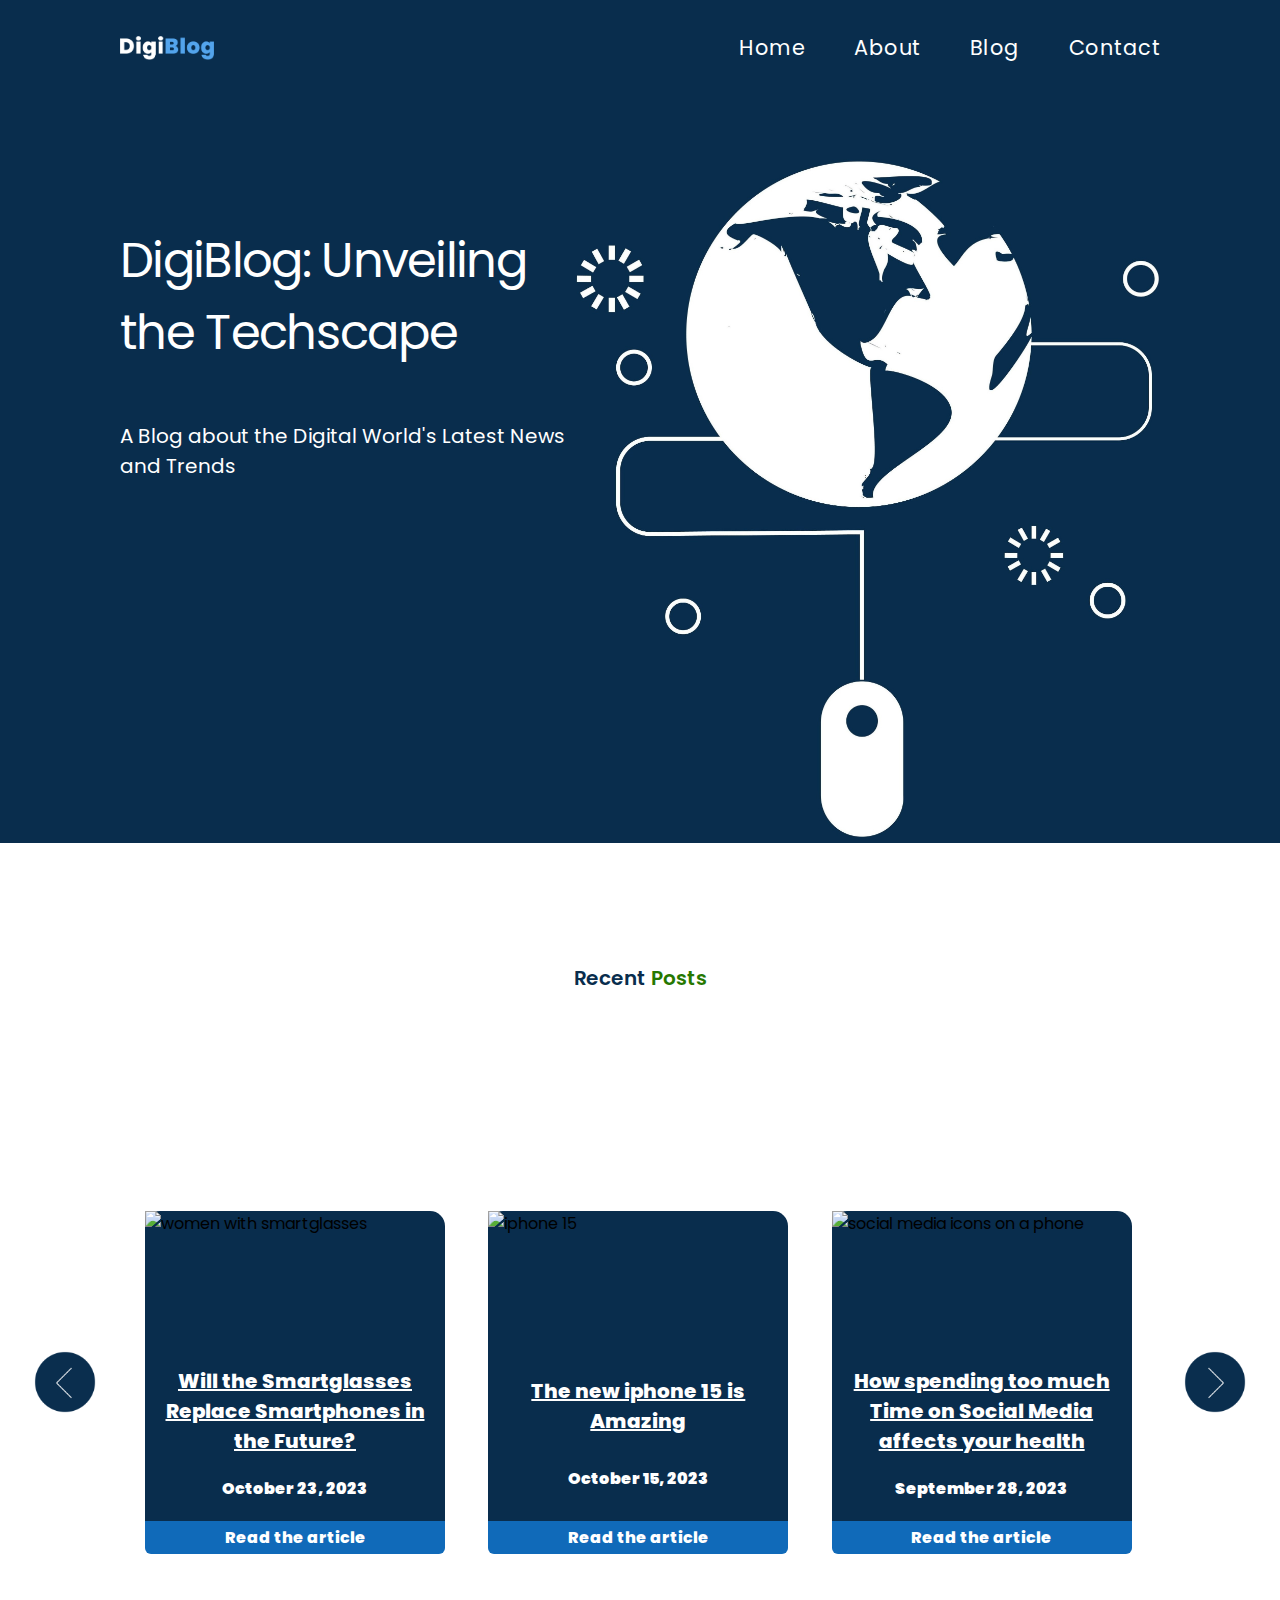
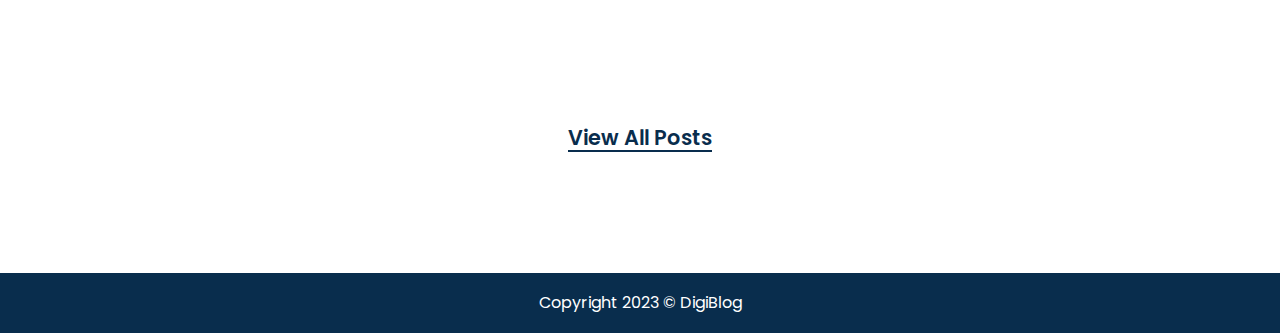
==== commit 01891204: "Update index.html" ====
--- a/index.html
+++ b/index.html
@@ -27,7 +27,7 @@
     <header class="header">
       <img class="logo" src="img/DigiBlog_logo.png" alt="DigiBlog logo" />
       <input type="checkbox" id="check" />
-      <label for="check" class="icons">
+      <label for="check" class="icons" aria-label="nav-menu">
         <i class="bx bx-menu" id="menuIcon"></i>
         <i class="bx bx-x" id="closeIcon"></i>
       </label>
@@ -144,7 +144,7 @@
           />
         </div>
 
-        <a class="view-all-btn" href="blogs.html">View All</a>
+        <a class="view-all-btn" href="blogs.html">View All Posts</a>
       </section>
     </main>
 
@@ -152,5 +152,6 @@
       <p class="footer-txt">Copyright 2023 © DigiBlog</p>
     </footer>
     <script src="js/index.js"></script>
+    <script src="js/functionality/functions.js"></script>
   </body>
 </html>
--- a/css/style.css
+++ b/css/style.css
@@ -246,7 +246,7 @@
   padding-bottom: 60px;
 }
 .home-recent-section h2 span {
-  color: #36aa00;
+  color: #267800;
 }
 
 .home-recent-article-card {
@@ -299,7 +299,7 @@
   border-bottom-right-radius: 6px;
   border-top-right-radius: 0px;
   border-top-left-radius: 0px;
-  background-color: #187dd8;
+  background-color: #106ab9;
   padding-top: 4px;
   padding-bottom: 4px;
   margin: 0;
@@ -325,6 +325,24 @@
   width: 100%;
   margin: 0;
 }
+.view-all-btn {
+  text-underline-offset: 5px;
+  text-align: center;
+  color: #092d4d;
+  font-size: 1.3rem;
+  font-weight: 600;
+  margin-top: 10px;
+  margin-bottom: 120px;
+}
+.view-all-btn:hover {
+  text-underline-offset: 5px;
+  text-align: center;
+  color: #0088ff;
+  font-size: 1.3rem;
+  font-weight: 600;
+  margin-top: 30px;
+  margin-bottom: 30px;
+}
 
 /*carousel*/
 .home-recent-container {
@@ -332,6 +350,7 @@
   justify-content: flex-start;
   width: 1050px;
   overflow-x: scroll;
+  transition: 300ms ease;
 }
 .home-recent-content {
   width: 100%;
@@ -339,6 +358,7 @@
   grid-template-columns: auto auto auto;
   padding: 10px;
   flex: none;
+  transition: 300ms ease;
 }
 .home-recent-container::-webkit-scrollbar {
   display: none;
@@ -358,5 +378,52 @@
   cursor: pointer;
 }
 
-.vi @media (max-width: 1251px) {
-}
+@media (max-width: 1251px) {
+  /*carousel*/
+  .home-recent-container {
+    display: flex;
+    flex-direction: column;
+    justify-content: center;
+    width: 1050px;
+    overflow-x: none;
+  }
+  .back-btn,
+  .forward-btn {
+    display: none;
+    transition: 300ms ease;
+  }
+}
+@media (max-width: 1071px) {
+  /*carousel*/
+  .home-recent-container {
+    display: flex;
+    flex-direction: column;
+    justify-content: center;
+    width: 100%;
+  }
+
+  .home-recent-content {
+    width: 100%;
+    display: grid;
+    grid-template-columns: none;
+    padding: 0;
+    flex: none;
+  }
+  .home-recent-container-wrapper {
+    display: flex;
+    flex-direction: column;
+    align-items: center;
+    justify-content: center;
+  }
+}
+
+@media (max-width: 351px) {
+  .home-recent-article-card {
+    width: 150px;
+    margin: 5px;
+  }
+  .home-recent-article-card img {
+    width: 150px;
+    height: 150px;
+  }
+}
